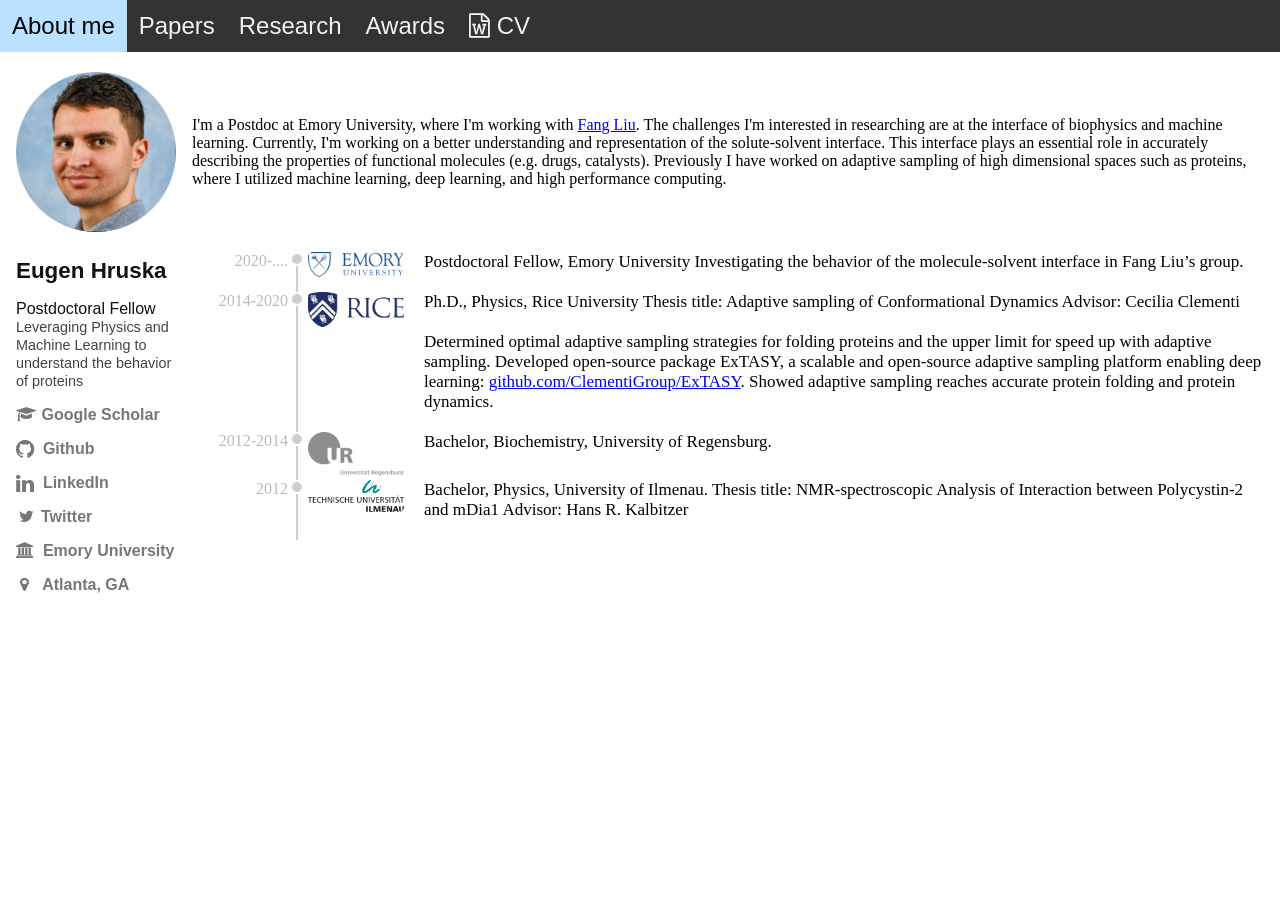
==== index.html @ 0b9abe51 "new research" ====
<!DOCTYPE html>
<html>

  <head>
    <title>Eugen Hruska</title>
    <meta name="author" content="Eugen Hruska">
    <meta name="description" content="Eugen Hruska Homepage" />
    <meta name="keywords" content="Eugen Hruska, protein, folding, Homepage, Website, molecular dynamics, machine learning, AI, deep learning, simulation, CV" />
    <meta http-equiv="content-type" content="text/html; charset=UTF-8" />
    <link rel="icon" href="assets/favicon.ico" />
    <link rel="stylesheet" type="text/css" href="styles.css">
    <link rel="stylesheet" href="https://cdnjs.cloudflare.com/ajax/libs/font-awesome/4.7.0/css/font-awesome.min.css">
        <script>var clicky_site_ids = clicky_site_ids || []; clicky_site_ids.push(101224058);</script>
    <script>
    (function(h,o,t,j,a,r){
        h.hj=h.hj||function(){(h.hj.q=h.hj.q||[]).push(arguments)};
        h._hjSettings={hjid:1594547,hjsv:6};
        a=o.getElementsByTagName('head')[0];
        r=o.createElement('script');r.async=1;
        r.src=t+h._hjSettings.hjid+j+h._hjSettings.hjsv;
        a.appendChild(r);
    })(window,document,'https://static.hotjar.com/c/hotjar-','.js?sv=');
    </script>
    <script async src="//static.getclicky.com/js"></script>
      <!-- Matomo -->
    <script type="text/javascript">
      var _paq = window._paq || [];
      _paq.push(['trackPageView']);
      _paq.push(['enableLinkTracking']);
      (function() {
        var u="https://rice.matomo.cloud/";
        _paq.push(['setTrackerUrl', u+'matomo.php']);
        _paq.push(['setSiteId', '1']);
        var d=document, g=d.createElement('script'), s=d.getElementsByTagName('script')[0];
        g.type='text/javascript'; g.async=true; g.defer=true; g.src='//cdn.matomo.cloud/rice.matomo.cloud/matomo.js'; s.parentNode.insertBefore(g,s);
      })();
    </script>
  </head>

<body>

    <div class="navbar">
      <a href="index.html" class="active">About me</a>
      <a href="papers.html">Papers</a>
      <a href="research.html">Research</a>
      <a href="awards.html">Awards</a>
      <a href="cv.html"> <i class="fa fa-file-word-o"></i> CV</a>
    </div>

    <div class="sidebar">
      <!--<img src="https://plchldr.co/i/150x150" alt="plchldr.co" class="rounded">-->
      <img id="portrait" src="assets/profile.jpg"  alt="profile" width="150" class="rounded">
      <p class="bold"> <h1>Eugen Hruska</h1></p>
      <p class="small">Postdoctoral Fellow
        <span>Leveraging Physics and Machine Learning to understand the behavior of proteins</span></p>
      <p><a href="https://scholar.google.com/citations?user=Rq6m2UIAAAAJ"> <i class="fa fa-mortar-board"></i>&nbsp;Google Scholar</a></p>
      <p><a href="https://github.com/euhruska"> <i class="fa fa-lg fa-github"></i>  &nbsp;Github</a></p>
      <p><a href="https://www.linkedin.com/in/eugen-hruska/"> <i class="fa fa-lg fa-linkedin"></i> &nbsp;LinkedIn</a></p>
      <p><a href="https://twitter.com/HruskaEugen"> <i class="fa fa-fw fa-twitter"></i>&nbsp;Twitter</a></p>
      <p><a href="https://flgroup.emorychem.science/people/"> <i class="fa fa-institution"></i> &nbsp;Emory University</a></p>
      <p><a href="https://www.google.com/maps/place/Emory+University/@33.7971412,-84.324434,17z/data=!3m1!4b1!4m5!3m4!1s0x88f506f7808a4f1d:0x58d57a6237dd9c55!8m2!3d33.7971368!4d-84.32224">&nbsp;<i class="fa fa-map-marker"></i> &nbsp;&nbsp;Atlanta, GA</a></p>
    </div>
    <div class="main">
      <br><br>
      <p>I'm a Postdoc at Emory University, where I'm working with <a href="https://flgroup.emorychem.science/people/">Fang Liu</a>. The challenges I'm interested in researching are at the interface of biophysics and machine learning. Currently, I'm working on a better understanding and representation of the solute-solvent interface. This interface plays an essential role in accurately describing the properties of functional molecules (e.g. drugs, catalysts). Previously I have worked on adaptive sampling of high dimensional spaces such as proteins, where I utilized machine learning, deep learning, and high performance computing.  </div>
    </div>
         <div class="main">
          <div class="entry row">
        <div class="timespan">
          2020-....
        </div>
        <div class="ico">
          <div class="entry-dot"></div>
          <img src="assets/Uemory2.png" />
        </div>
        <div class="desc">
          Postdoctoral Fellow, Emory University
          Investigating the behavior of the molecule-solvent interface in Fang Liu’s group.
        </div>
      </div>

      <div class="entry row">
        <div class="timespan">
          2014-2020
        </div>
        <div class="ico">
          <div class="entry-dot"></div>
          <img src="assets/URice.png" />
        </div>
        <div class="desc" id="lin">
          Ph.D., Physics, Rice University
          Thesis title: Adaptive sampling of Conformational Dynamics
          Advisor: Cecilia Clementi
          <br><br>
          Determined optimal adaptive sampling strategies for folding proteins and the
          upper limit for speed up with adaptive sampling. Developed open-source package ExTASY, a scalable and open-source adaptive sampling platform enabling
          deep learning: <a href="github.com/ClementiGroup/ExTASY" >github.com/ClementiGroup/ExTASY</a>. Showed adaptive sampling
          reaches accurate protein folding and protein dynamics.

          
        </div>
      </div>

      <div class="entry row">
        <div class="timespan">
          2012-2014
        </div>
        <div class="ico">
          <div class="entry-dot"></div>
          <img src="assets/URegensburg.png"/>
        </div>
        <div class="desc">
          Bachelor, Biochemistry, University of Regensburg. 
      </div>
      </div>
      
      <div class="entry row">
        <div class="timespan">
          2012
        </div>
        <div class="ico">
          <div class="entry-dot"></div>
          <img src="assets/TUIlmenau.png"/>
        </div>
        <div class="desc">
          Bachelor, Physics, University of Ilmenau. Thesis title: NMR-spectroscopic Analysis of Interaction between Polycystin-2 and mDia1 Advisor: Hans R. Kalbitzer
        </div>
      </div>
    </div>
    

  
 


      
  </body>


</html>
---- styles.css ----
body {
  margin: auto;
  padding: 0px;
  /*margin-left: 0px;*/
  padding-left: 0px;
  padding-top: 0px;
  /*left: 0px;*/
    /*overflow: hidden;*/
}

/* The navigation bar */

.navbar {
  overflow: hidden;
  /*padding: 0px/* 60px;*/
  font-size: 1.5em;
  font-family: Helvetica;
  /*Arial, Helvetica, sans-serif;*/
  background-color: #333;
  position: fixed;
  /* Set the navbar to fixed position */
  top: 0;
  /* Position the navbar at the top of the page */
  width: 100%;
  /* Full width */
  text-align: center;
}

/* Links inside the navbar */

.navbar a {
  float: left;
  color: #f2f2f2;
  text-align: center;
  padding: 0.5em 0.5em;
  text-decoration: none;
}

/* Change background on mouse-over */

.navbar a:hover {
  background: #ddd;
  color: black;

}

h1 {
  font-weight: bold;
  font-size: 1.4em;
  color: #111111;
}

.navbar a.active {
  background: #bae1ff;
  color: black;
}


/* Style links on mouse-over */

.sidebar a:hover {
  color: #444444;
  font-size: 1em
}

.sidebar p.bold {
  font-weight: bold;
  font-size: 1.4em;
  color: #111111;
}

.sidebar p.small {
  /*font-weight: bold;*/
  font-size: 1em;
  color: #111111;
}

.sidebar span {
  /*font-weight: bold;*/
  font-size: 0.9em;
  color: #444444;
}

.sidebar a {
  font-weight: bold;
  /*color: #fb3f00;*/
  color: #777777;
  text-decoration: none;
}

.sidebar p.link {
  color: #fb3f00;
  text-decoration: none;
}
#lin a.link {
  color: #fb3f00;
  text-decoration: none;
}
/* Main content */


.top-buffer { margin-top: 40px; }
.year { margin-top: 30px; margin-bottom: 10px; }
.bottom-buffer { margin-bottom: 40px; }

#pubs lili { margin: 15px 0px; }

.rounded {
  border-radius: 50%;
}

#ref{}
.resi {

  height: auto;
  max-width: 100%;
}
.resi2 {
    width:600px;
    height: 600px;

}
.resi3 {
    width:30vw;
    height:30vw;
    margin: 0 0 0 0;
}
.resi4 {
    width:30vw;
    height:30vw;
      margin-left: auto;
  margin-right: auto;
  display: inline-block;
}
.resi5 {
    width:20em;
    height:20em;
      margin-left: auto;
  margin-right: auto;
  display: inline-block;
}
.resi6 {  
  width:250px; height:250px; margin:0 auto;
}

.cent{
  display: block;
  text-align: center;
}
.cent2{
  display: block;
  text-align: center;
  margin: 0 0 0 0;
}


.main {
  /* margin-top: 300px;  Add a top margin to avoid content overlay */
  /* top right bottom left*/
  
  font-size: 1em;
}
    
.sidebar {
  /*height: 100%;*/
  font-family: Helvetica;
  /*z-index: 1;*/;
  background-color: #ffffff;
  /*overflow-x: hidden;*/
  padding-left: 1em;
  padding-bottom: 1em;
  background: #fff;
  overflow: hidden;
  padding-right: 1em;
  text-decoration: none;
  font-size: 1em;
  color: #818181;
  /*line-height: 1.2em;*/
  
  /*display: block;*/
}


@media only screen and (max-width: 750px) {

.resi4 {
    width:40vw;
    height: 40vw;
}
  }
@media (min-width: 559px) and (max-width: 750px) {

  .sidebar {
    padding-top: 4em;
    /*max-width: 12em;*/
    width:50%;
    padding-left: 25%;
    overflow: visible;
    text-align: center;
    margin: auto;
    display: inline-block;
    justify-content: center;
  }
   .main{
    margin: 1em 1em 4em 1em;
   }
#portrait {
          width: 12em;
        }
        #rm {
  display: none;
}
#rmmain {
  padding-top: 2em;
}
  }

@media (max-width: 559px){

  .sidebar {
    padding-top: 8em;
    
    overflow: visible;
    text-align: center;
    margin: auto;
    display: inline-block;
  }
   .main{
    margin: 4em 1em 4em 1em;
   }
#portrait {
          width: 12em;
        }
        #rm {
  display: none;
}
#rmmain {
  padding-top: 3em;
}
  }



@media (min-width: 750px) {

  .sidebar {
    padding-top: 0.5em;
    overflow: visible;
    position: fixed;
    width: 10em;
  }
  .main{
    margin: 4em 1em 4em 12em;
  }

#portrait {
          width: 100%;
        }
  }



.row {
    display: grid;
    grid-template-columns: repeat(12, 1fr);
}
.timespan {
    grid-column: span 1;
    font-size: 1em;
    width: 6em;
    text-align: right;
    padding-right: 0.5em;
    color: #bbb;
}
.ico {
    grid-column: span 1;
    vertical-align: top;
    border-left: 2px solid #cfcfcf;
    position: relative;
    z-index: -1;

}
.ico img {
    border-radius: 5px;
    /*width: 100%;*/
    max-width: 6em;
    margin-left: 10px;
}
.desc {
    grid-column: span 10;
    vertical-align: top;
    font-size: 17px;
    padding-left: 20px;
    padding-bottom: 20px;
}
.entry {
}
.entry-dot {
    position: absolute;
    z-index: -1;
    top: 0px;
    left: -8px;
    width: 10px;
    height: 10px;
    border-radius: 7px;
    background-color: #cfcfcf;
    border: 2px solid white;
}
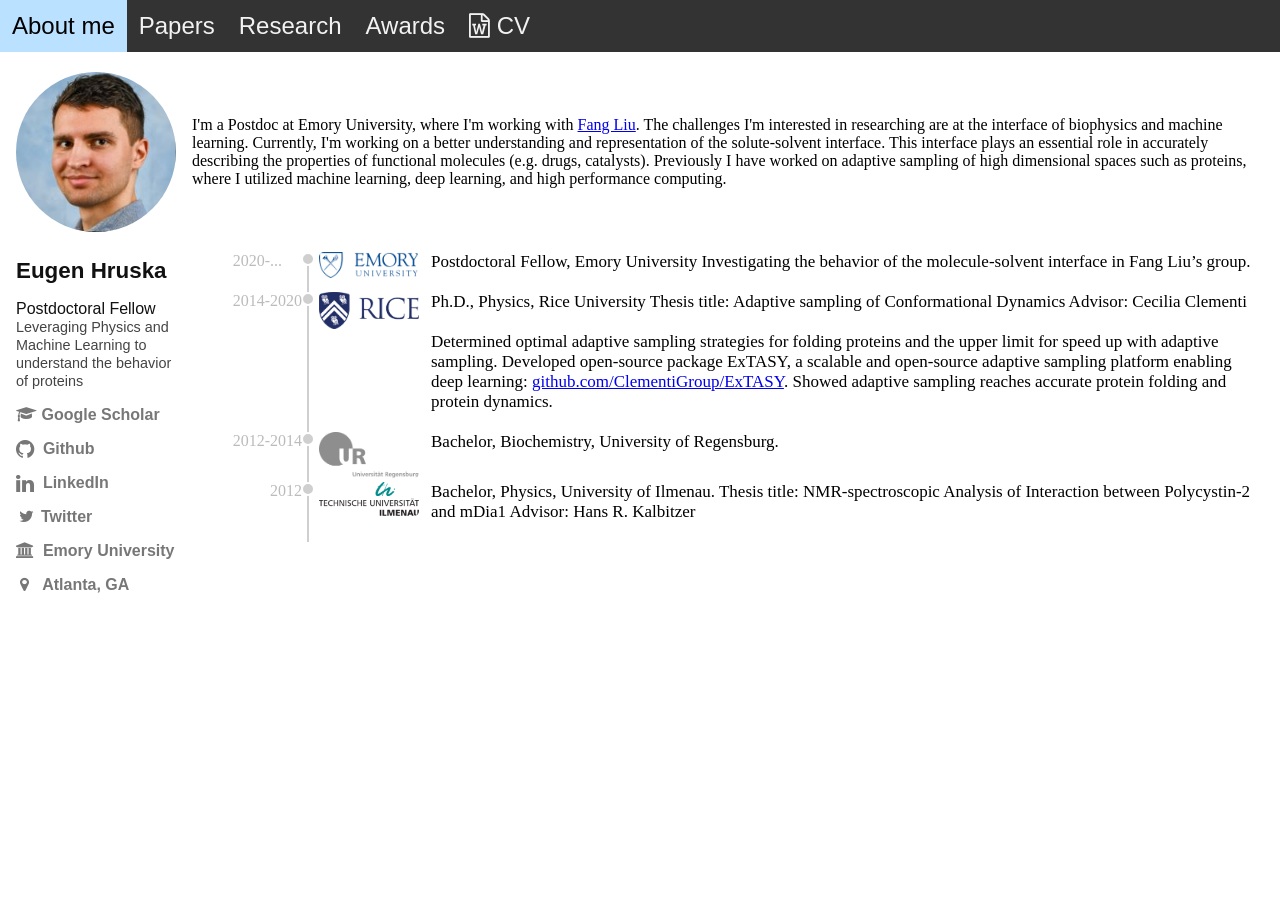
==== commit f0bac71a: "size fix" ====
--- a/index.html
+++ b/index.html
@@ -67,7 +67,7 @@
          <div class="main">
           <div class="entry row">
         <div class="timespan">
-          2020-....
+          2020-...&nbsp;&nbsp;&nbsp;&nbsp;&nbsp;
         </div>
         <div class="ico">
           <div class="entry-dot"></div>
--- a/styles.css
+++ b/styles.css
@@ -267,9 +267,9 @@
 .timespan {
     grid-column: span 1;
     font-size: 1em;
-    width: 6em;
+    width: 110px;
     text-align: right;
-    padding-right: 0.5em;
+    padding-right: 5px;
     color: #bbb;
 }
 .ico {
@@ -283,14 +283,15 @@
 .ico img {
     border-radius: 5px;
     /*width: 100%;*/
-    max-width: 6em;
+    max-width: 100px;
     margin-left: 10px;
+    margin-right: 10px;
 }
 .desc {
     grid-column: span 10;
     vertical-align: top;
     font-size: 17px;
-    padding-left: 20px;
+    padding-left: 2px;
     padding-bottom: 20px;
 }
 .entry {
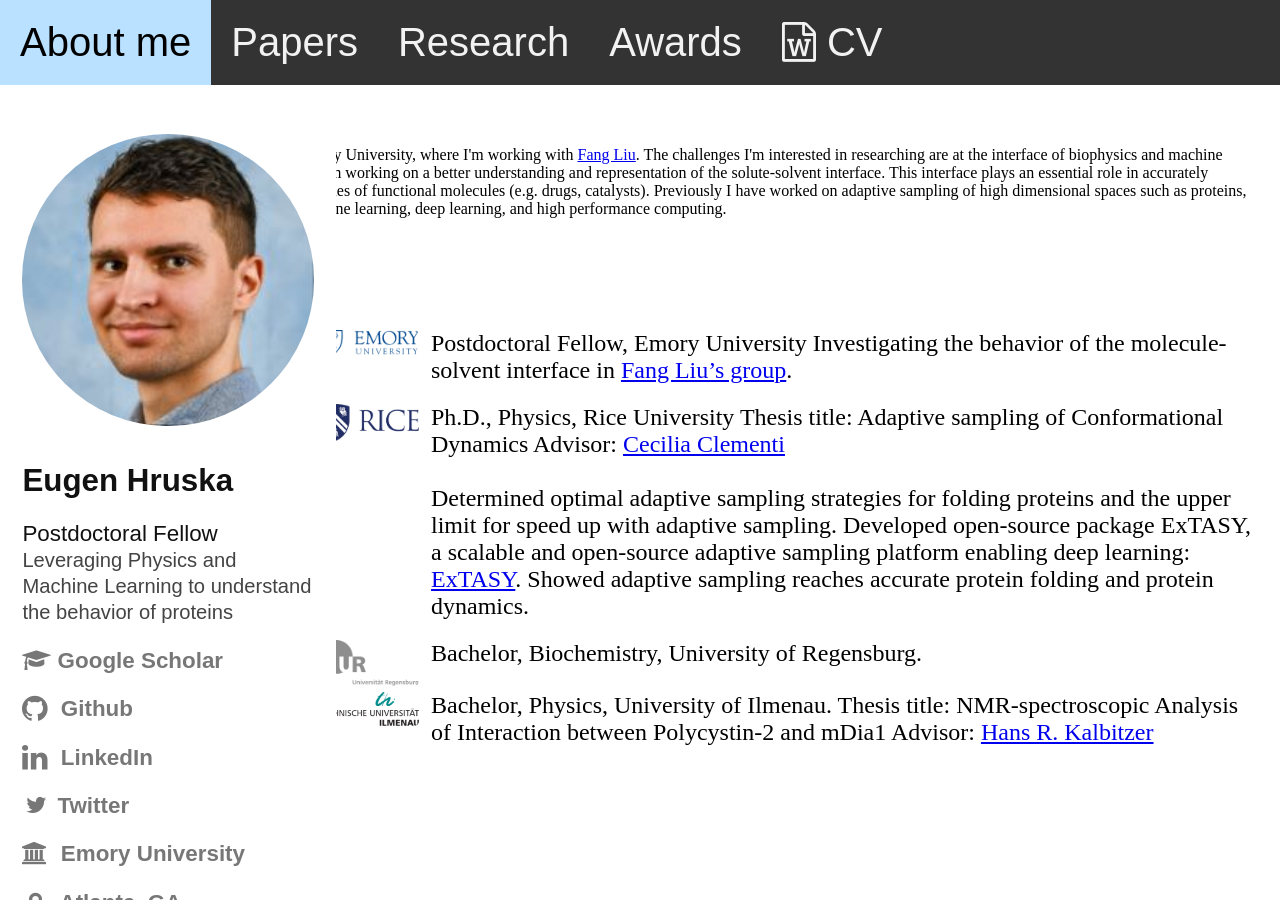
==== commit 54f9ad03: "format" ====
--- a/index.html
+++ b/index.html
@@ -9,30 +9,30 @@
     <meta http-equiv="content-type" content="text/html; charset=UTF-8" />
     <link rel="icon" href="assets/favicon.ico" />
     <link rel="stylesheet" type="text/css" href="styles.css">
-    <link rel="stylesheet" href="https://cdnjs.cloudflare.com/ajax/libs/font-awesome/4.7.0/css/font-awesome.min.css">
-        <script>var clicky_site_ids = clicky_site_ids || []; clicky_site_ids.push(101224058);</script>
+    <link rel="stylesheet" href="https://cdnjs.cloudflare.com/ajax/libs/font-awesome/4.7.0/css/font-awesome.min.css"> 
     <script>
-    (function(h,o,t,j,a,r){
-        h.hj=h.hj||function(){(h.hj.q=h.hj.q||[]).push(arguments)};
-        h._hjSettings={hjid:1594547,hjsv:6};
-        a=o.getElementsByTagName('head')[0];
-        r=o.createElement('script');r.async=1;
-        r.src=t+h._hjSettings.hjid+j+h._hjSettings.hjsv;
-        a.appendChild(r);
-    })(window,document,'https://static.hotjar.com/c/hotjar-','.js?sv=');
+        (function(h,o,t,j,a,r){
+            h.hj=h.hj||function(){(h.hj.q=h.hj.q||[]).push(arguments)};
+            h._hjSettings={hjid:2025862,hjsv:6};
+            a=o.getElementsByTagName('head')[0];
+            r=o.createElement('script');r.async=1;
+            r.src=t+h._hjSettings.hjid+j+h._hjSettings.hjsv;
+            a.appendChild(r);
+        })(window,document,'https://static.hotjar.com/c/hotjar-','.js?sv=');
     </script>
+    <script>var clicky_site_ids = clicky_site_ids || []; clicky_site_ids.push(101280971);</script>
     <script async src="//static.getclicky.com/js"></script>
-      <!-- Matomo -->
     <script type="text/javascript">
-      var _paq = window._paq || [];
+      var _paq = window._paq = window._paq || [];
+      /* tracker methods like "setCustomDimension" should be called before "trackPageView" */
       _paq.push(['trackPageView']);
       _paq.push(['enableLinkTracking']);
       (function() {
-        var u="https://rice.matomo.cloud/";
+        var u="https://euhruska.matomo.cloud/";
         _paq.push(['setTrackerUrl', u+'matomo.php']);
         _paq.push(['setSiteId', '1']);
         var d=document, g=d.createElement('script'), s=d.getElementsByTagName('script')[0];
-        g.type='text/javascript'; g.async=true; g.defer=true; g.src='//cdn.matomo.cloud/rice.matomo.cloud/matomo.js'; s.parentNode.insertBefore(g,s);
+        g.type='text/javascript'; g.async=true; g.src='//cdn.matomo.cloud/euhruska.matomo.cloud/matomo.js'; s.parentNode.insertBefore(g,s);
       })();
     </script>
   </head>
@@ -61,8 +61,8 @@
       <p><a href="https://www.google.com/maps/place/Emory+University/@33.7971412,-84.324434,17z/data=!3m1!4b1!4m5!3m4!1s0x88f506f7808a4f1d:0x58d57a6237dd9c55!8m2!3d33.7971368!4d-84.32224">&nbsp;<i class="fa fa-map-marker"></i> &nbsp;&nbsp;Atlanta, GA</a></p>
     </div>
     <div class="main">
-      <br><br>
-      <p>I'm a Postdoc at Emory University, where I'm working with <a href="https://flgroup.emorychem.science/people/">Fang Liu</a>. The challenges I'm interested in researching are at the interface of biophysics and machine learning. Currently, I'm working on a better understanding and representation of the solute-solvent interface. This interface plays an essential role in accurately describing the properties of functional molecules (e.g. drugs, catalysts). Previously I have worked on adaptive sampling of high dimensional spaces such as proteins, where I utilized machine learning, deep learning, and high performance computing.  </div>
+      <br>
+      <p>I'm a Postdoc at Emory University, where I'm working with <a href="https://flgroup.emorychem.science/people/">Fang Liu</a>. The challenges I'm interested in researching are at the interface of biophysics and machine learning. Currently, I'm working on a better understanding and representation of the solute-solvent interface. This interface plays an essential role in accurately describing the properties of functional molecules (e.g. drugs, catalysts). Previously I have worked on adaptive sampling of high dimensional spaces such as proteins, where I utilized machine learning, deep learning, and high performance computing. 
     </div>
          <div class="main">
           <div class="entry row">
@@ -75,7 +75,7 @@
         </div>
         <div class="desc">
           Postdoctoral Fellow, Emory University
-          Investigating the behavior of the molecule-solvent interface in Fang Liu’s group.
+          Investigating the behavior of the molecule-solvent interface in <a href="https://flgroup.emorychem.science/" >Fang Liu’s group</a>.
         </div>
       </div>
 
@@ -90,11 +90,11 @@
         <div class="desc" id="lin">
           Ph.D., Physics, Rice University
           Thesis title: Adaptive sampling of Conformational Dynamics
-          Advisor: Cecilia Clementi
+          Advisor: <a href="http://clementiresearch.rice.edu/" >Cecilia Clementi</a>
           <br><br>
           Determined optimal adaptive sampling strategies for folding proteins and the
           upper limit for speed up with adaptive sampling. Developed open-source package ExTASY, a scalable and open-source adaptive sampling platform enabling
-          deep learning: <a href="github.com/ClementiGroup/ExTASY" >github.com/ClementiGroup/ExTASY</a>. Showed adaptive sampling
+          deep learning: <a href="https://github.com/ClementiGroup/ExTASY" >ExTASY</a>. Showed adaptive sampling
           reaches accurate protein folding and protein dynamics.
 
           
@@ -123,7 +123,7 @@
           <img src="assets/TUIlmenau.png"/>
         </div>
         <div class="desc">
-          Bachelor, Physics, University of Ilmenau. Thesis title: NMR-spectroscopic Analysis of Interaction between Polycystin-2 and mDia1 Advisor: Hans R. Kalbitzer
+          Bachelor, Physics, University of Ilmenau. Thesis title: NMR-spectroscopic Analysis of Interaction between Polycystin-2 and mDia1 Advisor: <a href="https://www.uni-regensburg.de/biologie-vorklinische-medizin/biophysik-1/hans-robert-kalbitzer/">Hans R. Kalbitzer </a>
         </div>
       </div>
     </div>
--- a/styles.css
+++ b/styles.css
@@ -13,7 +13,7 @@
 .navbar {
   overflow: hidden;
   /*padding: 0px/* 60px;*/
-  font-size: 1.5em;
+  font-size: 2.5em;
   font-family: Helvetica;
   /*Arial, Helvetica, sans-serif;*/
   background-color: #333;
@@ -60,7 +60,7 @@
 
 .sidebar a:hover {
   color: #444444;
-  font-size: 1em
+  font-size: 1.4em
 }
 
 .sidebar p.bold {
@@ -109,7 +109,6 @@
   border-radius: 50%;
 }
 
-#ref{}
 .resi {
 
   height: auto;
@@ -126,8 +125,6 @@
     margin: 0 0 0 0;
 }
 .resi4 {
-    width:30vw;
-    height:30vw;
       margin-left: auto;
   margin-right: auto;
   display: inline-block;
@@ -173,7 +170,7 @@
   overflow: hidden;
   padding-right: 1em;
   text-decoration: none;
-  font-size: 1em;
+  font-size: 1.4em;
   color: #818181;
   /*line-height: 1.2em;*/
   
@@ -181,14 +178,8 @@
 }
 
 
-@media only screen and (max-width: 750px) {
-
-.resi4 {
-    width:40vw;
-    height: 40vw;
-}
-  }
-@media (min-width: 559px) and (max-width: 750px) {
+
+@media (min-width: 34em) and (max-width: 70em) {
 
   .sidebar {
     padding-top: 4em;
@@ -200,6 +191,36 @@
     margin: auto;
     display: inline-block;
     justify-content: center;
+    margin-top: 4em;
+  }
+   .main{
+    margin: 1em 1em 1em 1em;
+   }
+#portrait {
+          width: 12em;
+        }
+        #rm {
+  display: none;
+}
+#rmmain {
+  padding-top: 4em;
+}
+.resi4 {
+    width:50em;
+    height: 50em;
+}
+  }
+
+@media (max-width: 34em){
+
+  .sidebar {
+    padding-top: 1em;
+    
+    overflow: visible;
+    text-align: center;
+    margin: auto;
+    display: inline-block;
+    margin-top: 8em;
   }
    .main{
     margin: 1em 1em 4em 1em;
@@ -211,51 +232,36 @@
   display: none;
 }
 #rmmain {
-  padding-top: 2em;
-}
-  }
-
-@media (max-width: 559px){
+  padding-top: 3em;
+}
+.resi4 {
+    width:30em;
+    height: 30em;
+}
+
+  }
+
+
+
+@media (min-width: 70em) {
 
   .sidebar {
-    padding-top: 8em;
-    
-    overflow: visible;
-    text-align: center;
-    margin: auto;
-    display: inline-block;
-  }
-   .main{
-    margin: 4em 1em 4em 1em;
-   }
-#portrait {
-          width: 12em;
-        }
-        #rm {
-  display: none;
-}
-#rmmain {
-  padding-top: 3em;
-}
-  }
-
-
-
-@media (min-width: 750px) {
-
-  .sidebar {
-    padding-top: 0.5em;
+    padding-top: 1em;
     overflow: visible;
     position: fixed;
-    width: 10em;
+    width: 13em;
   }
   .main{
-    margin: 4em 1em 4em 12em;
+    margin: 7em 1em 4em 12em;
   }
 
 #portrait {
           width: 100%;
         }
+.resi4 {
+    width:40em;
+    height: 40em;
+}
   }
 
 
@@ -290,11 +296,12 @@
 .desc {
     grid-column: span 10;
     vertical-align: top;
-    font-size: 17px;
+    font-size: 1em;
     padding-left: 2px;
     padding-bottom: 20px;
 }
-.entry {
+.entry { 
+  font-size: 1.5em;
 }
 .entry-dot {
     position: absolute;
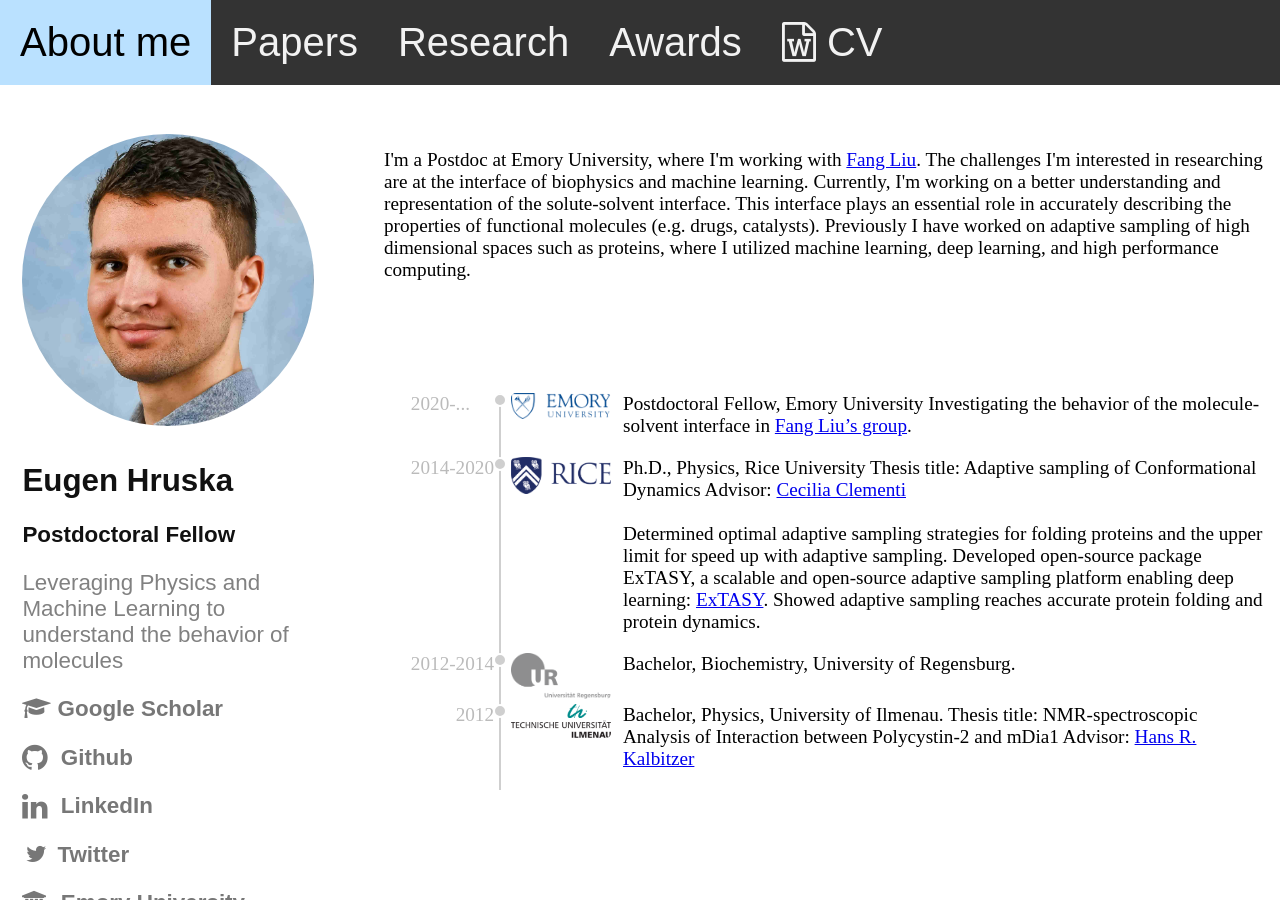
==== commit 5759756a: "new paper" ====
--- a/index.html
+++ b/index.html
@@ -51,8 +51,8 @@
       <!--<img src="https://plchldr.co/i/150x150" alt="plchldr.co" class="rounded">-->
       <img id="portrait" src="assets/profile.jpg"  alt="profile" width="150" class="rounded">
       <p class="bold"> <h1>Eugen Hruska</h1></p>
-      <p class="small">Postdoctoral Fellow
-        <span>Leveraging Physics and Machine Learning to understand the behavior of proteins</span></p>
+      <p class="small"><b>Postdoctoral Fellow</b></p>
+        <p>Leveraging Physics and Machine Learning to understand the behavior of molecules</p>
       <p><a href="https://scholar.google.com/citations?user=Rq6m2UIAAAAJ"> <i class="fa fa-mortar-board"></i>&nbsp;Google Scholar</a></p>
       <p><a href="https://github.com/euhruska"> <i class="fa fa-lg fa-github"></i>  &nbsp;Github</a></p>
       <p><a href="https://www.linkedin.com/in/eugen-hruska/"> <i class="fa fa-lg fa-linkedin"></i> &nbsp;LinkedIn</a></p>
@@ -62,7 +62,7 @@
     </div>
     <div class="main">
       <br>
-      <p>I'm a Postdoc at Emory University, where I'm working with <a href="https://flgroup.emorychem.science/people/">Fang Liu</a>. The challenges I'm interested in researching are at the interface of biophysics and machine learning. Currently, I'm working on a better understanding and representation of the solute-solvent interface. This interface plays an essential role in accurately describing the properties of functional molecules (e.g. drugs, catalysts). Previously I have worked on adaptive sampling of high dimensional spaces such as proteins, where I utilized machine learning, deep learning, and high performance computing. 
+      <p style="font-size:1.2em">I'm a Postdoc at Emory University, where I'm working with <a href="https://flgroup.emorychem.science/people/">Fang Liu</a>. The challenges I'm interested in researching are at the interface of biophysics and machine learning. Currently, I'm working on a better understanding and representation of the solute-solvent interface. This interface plays an essential role in accurately describing the properties of functional molecules (e.g. drugs, catalysts). Previously I have worked on adaptive sampling of high dimensional spaces such as proteins, where I utilized machine learning, deep learning, and high performance computing. 
     </div>
          <div class="main">
           <div class="entry row">
--- a/styles.css
+++ b/styles.css
@@ -206,8 +206,8 @@
   padding-top: 4em;
 }
 .resi4 {
-    width:50em;
-    height: 50em;
+    width:50vw;
+    height: 50vw;
 }
   }
 
@@ -235,8 +235,8 @@
   padding-top: 3em;
 }
 .resi4 {
-    width:30em;
-    height: 30em;
+    width: 50vw;
+    height: 50vw;
 }
 
   }
@@ -252,15 +252,15 @@
     width: 13em;
   }
   .main{
-    margin: 7em 1em 4em 12em;
+    margin: 7em 1em 4em 24em;
   }
 
 #portrait {
           width: 100%;
         }
 .resi4 {
-    width:40em;
-    height: 40em;
+    width:50vw;
+    height: 50vw;
 }
   }
 
@@ -301,7 +301,7 @@
     padding-bottom: 20px;
 }
 .entry { 
-  font-size: 1.5em;
+  font-size: 1.2em;
 }
 .entry-dot {
     position: absolute;
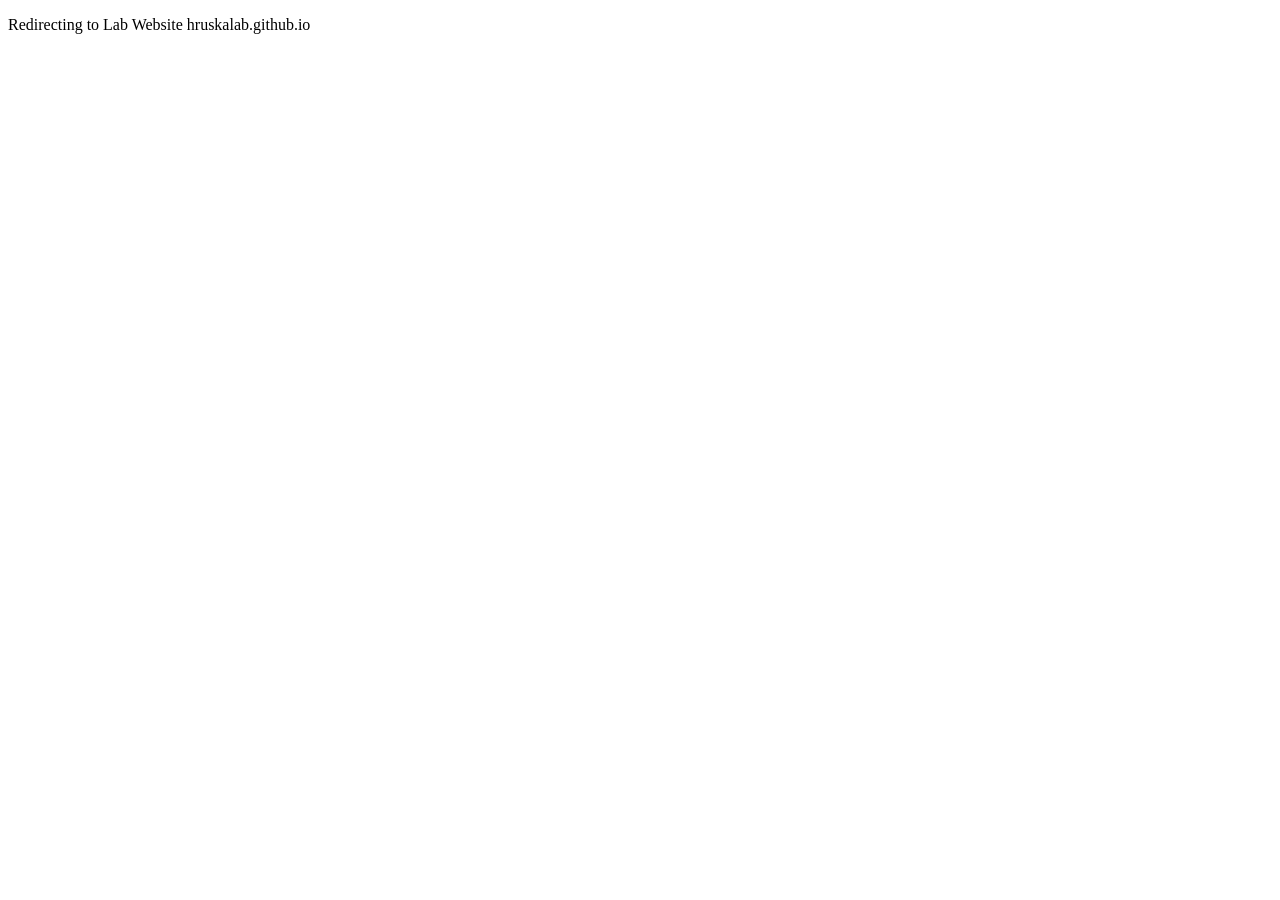
==== commit ed92b587: "Create index.html" ====
--- a/index.html
+++ b/index.html
@@ -1,140 +1,10 @@
 <!DOCTYPE html>
 <html>
-
-  <head>
-    <title>Eugen Hruska</title>
-    <meta name="author" content="Eugen Hruska">
-    <meta name="description" content="Eugen Hruska Homepage" />
-    <meta name="keywords" content="Eugen Hruska, protein, folding, Homepage, Website, molecular dynamics, machine learning, AI, deep learning, simulation, CV" />
-    <meta http-equiv="content-type" content="text/html; charset=UTF-8" />
-    <link rel="icon" href="assets/favicon.ico" />
-    <link rel="stylesheet" type="text/css" href="styles.css">
-    <link rel="stylesheet" href="https://cdnjs.cloudflare.com/ajax/libs/font-awesome/4.7.0/css/font-awesome.min.css"> 
-    <script>
-        (function(h,o,t,j,a,r){
-            h.hj=h.hj||function(){(h.hj.q=h.hj.q||[]).push(arguments)};
-            h._hjSettings={hjid:2025862,hjsv:6};
-            a=o.getElementsByTagName('head')[0];
-            r=o.createElement('script');r.async=1;
-            r.src=t+h._hjSettings.hjid+j+h._hjSettings.hjsv;
-            a.appendChild(r);
-        })(window,document,'https://static.hotjar.com/c/hotjar-','.js?sv=');
-    </script>
-    <script>var clicky_site_ids = clicky_site_ids || []; clicky_site_ids.push(101280971);</script>
-    <script async src="//static.getclicky.com/js"></script>
-    <script type="text/javascript">
-      var _paq = window._paq = window._paq || [];
-      /* tracker methods like "setCustomDimension" should be called before "trackPageView" */
-      _paq.push(['trackPageView']);
-      _paq.push(['enableLinkTracking']);
-      (function() {
-        var u="https://euhruska.matomo.cloud/";
-        _paq.push(['setTrackerUrl', u+'matomo.php']);
-        _paq.push(['setSiteId', '1']);
-        var d=document, g=d.createElement('script'), s=d.getElementsByTagName('script')[0];
-        g.type='text/javascript'; g.async=true; g.src='//cdn.matomo.cloud/euhruska.matomo.cloud/matomo.js'; s.parentNode.insertBefore(g,s);
-      })();
-    </script>
-  </head>
-
-<body>
-
-    <div class="navbar">
-      <a href="index.html" class="active">About me</a>
-      <a href="papers.html">Papers</a>
-      <a href="research.html">Research</a>
-      <a href="awards.html">Awards</a>
-      <a href="cv.html"> <i class="fa fa-file-word-o"></i> CV</a>
-    </div>
-
-    <div class="sidebar">
-      <!--<img src="https://plchldr.co/i/150x150" alt="plchldr.co" class="rounded">-->
-      <img id="portrait" src="assets/profile.jpg"  alt="profile" width="150" class="rounded">
-      <p class="bold"> <h1>Eugen Hruska</h1></p>
-      <p class="small"><b>Postdoctoral Fellow</b></p>
-        <p>Leveraging Physics and Machine Learning to understand the behavior of molecules</p>
-      <p><a href="https://scholar.google.com/citations?user=Rq6m2UIAAAAJ"> <i class="fa fa-mortar-board"></i>&nbsp;Google Scholar</a></p>
-      <p><a href="https://github.com/euhruska"> <i class="fa fa-lg fa-github"></i>  &nbsp;Github</a></p>
-      <p><a href="https://www.linkedin.com/in/eugen-hruska/"> <i class="fa fa-lg fa-linkedin"></i> &nbsp;LinkedIn</a></p>
-      <p><a href="https://twitter.com/HruskaEugen"> <i class="fa fa-fw fa-twitter"></i>&nbsp;Twitter</a></p>
-      <p><a href="https://flgroup.emorychem.science/people/"> <i class="fa fa-institution"></i> &nbsp;Emory University</a></p>
-      <p><a href="https://www.google.com/maps/place/Emory+University/@33.7971412,-84.324434,17z/data=!3m1!4b1!4m5!3m4!1s0x88f506f7808a4f1d:0x58d57a6237dd9c55!8m2!3d33.7971368!4d-84.32224">&nbsp;<i class="fa fa-map-marker"></i> &nbsp;&nbsp;Atlanta, GA</a></p>
-    </div>
-    <div class="main">
-      <br>
-      <p style="font-size:1.2em">I'm a Postdoc at Emory University, where I'm working with <a href="https://flgroup.emorychem.science/people/">Fang Liu</a>. The challenges I'm interested in researching are at the interface of biophysics and machine learning. Currently, I'm working on a better understanding and representation of the solute-solvent interface. This interface plays an essential role in accurately describing the properties of functional molecules (e.g. drugs, catalysts). Previously I have worked on adaptive sampling of high dimensional spaces such as proteins, where I utilized machine learning, deep learning, and high performance computing. 
-    </div>
-         <div class="main">
-          <div class="entry row">
-        <div class="timespan">
-          2020-...&nbsp;&nbsp;&nbsp;&nbsp;&nbsp;
-        </div>
-        <div class="ico">
-          <div class="entry-dot"></div>
-          <img src="assets/Uemory2.png" />
-        </div>
-        <div class="desc">
-          Postdoctoral Fellow, Emory University
-          Investigating the behavior of the molecule-solvent interface in <a href="https://flgroup.emorychem.science/" >Fang Liu’s group</a>.
-        </div>
-      </div>
-
-      <div class="entry row">
-        <div class="timespan">
-          2014-2020
-        </div>
-        <div class="ico">
-          <div class="entry-dot"></div>
-          <img src="assets/URice.png" />
-        </div>
-        <div class="desc" id="lin">
-          Ph.D., Physics, Rice University
-          Thesis title: Adaptive sampling of Conformational Dynamics
-          Advisor: <a href="http://clementiresearch.rice.edu/" >Cecilia Clementi</a>
-          <br><br>
-          Determined optimal adaptive sampling strategies for folding proteins and the
-          upper limit for speed up with adaptive sampling. Developed open-source package ExTASY, a scalable and open-source adaptive sampling platform enabling
-          deep learning: <a href="https://github.com/ClementiGroup/ExTASY" >ExTASY</a>. Showed adaptive sampling
-          reaches accurate protein folding and protein dynamics.
-
-          
-        </div>
-      </div>
-
-      <div class="entry row">
-        <div class="timespan">
-          2012-2014
-        </div>
-        <div class="ico">
-          <div class="entry-dot"></div>
-          <img src="assets/URegensburg.png"/>
-        </div>
-        <div class="desc">
-          Bachelor, Biochemistry, University of Regensburg. 
-      </div>
-      </div>
-      
-      <div class="entry row">
-        <div class="timespan">
-          2012
-        </div>
-        <div class="ico">
-          <div class="entry-dot"></div>
-          <img src="assets/TUIlmenau.png"/>
-        </div>
-        <div class="desc">
-          Bachelor, Physics, University of Ilmenau. Thesis title: NMR-spectroscopic Analysis of Interaction between Polycystin-2 and mDia1 Advisor: <a href="https://www.uni-regensburg.de/biologie-vorklinische-medizin/biophysik-1/hans-robert-kalbitzer/">Hans R. Kalbitzer </a>
-        </div>
-      </div>
-    </div>
-    
-
-  
- 
-
-
-      
-  </body>
-
-
+   <head>
+      <title>HTML Meta Tag</title>
+      <meta http-equiv = "refresh" content = "3; url = https://hruskalab.github.io" />
+   </head>
+   <body>
+      <p>Redirecting to Lab Website hruskalab.github.io</p>
+   </body>
 </html>
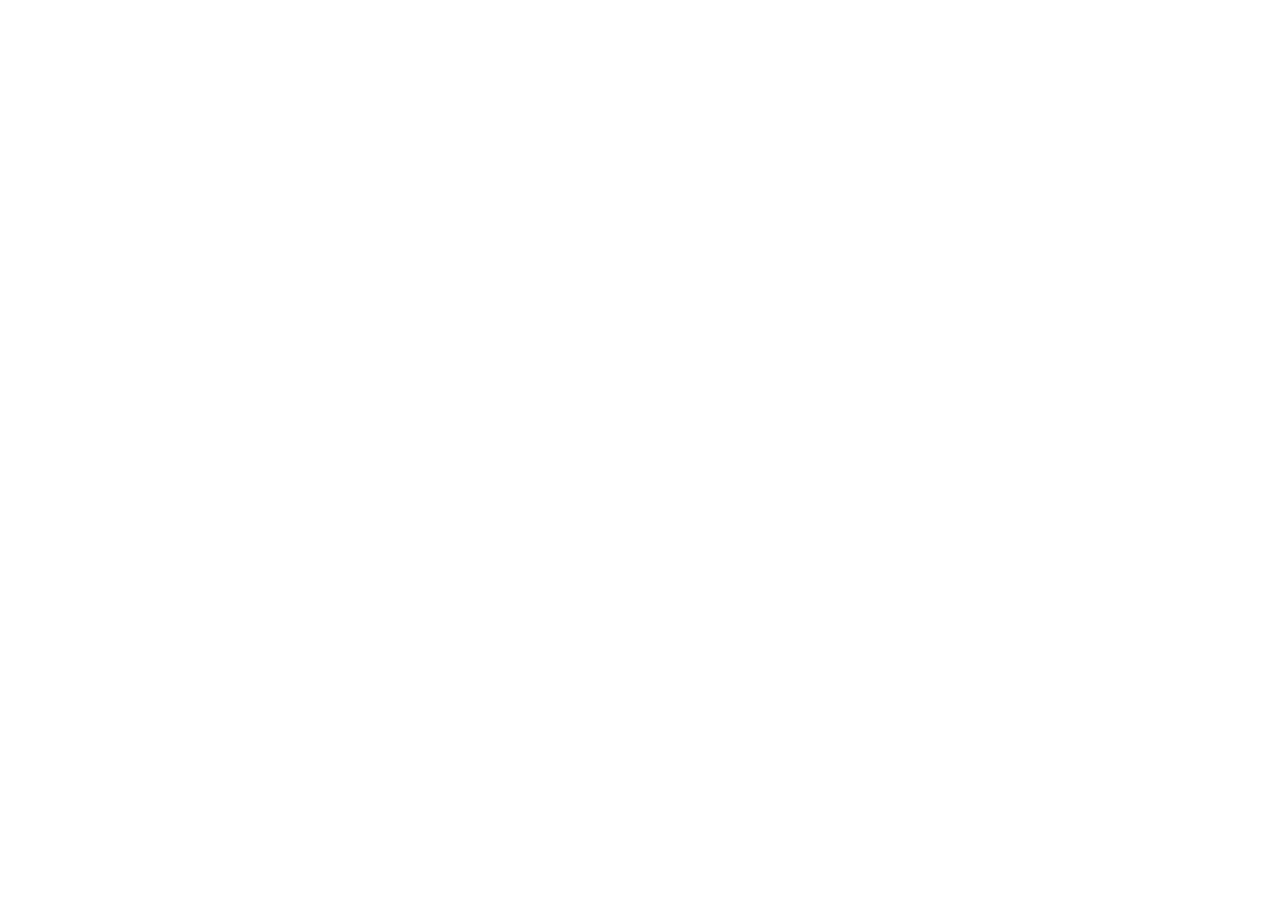
==== commit 008a4321: "Update index.html" ====
--- a/index.html
+++ b/index.html
@@ -2,7 +2,7 @@
 <html>
    <head>
       <title>HTML Meta Tag</title>
-      <meta http-equiv = "refresh" content = "3; url = https://hruskalab.github.io" />
+      <meta http-equiv = "refresh" content = "0; url = https://hruskalab.github.io" />
    </head>
    <body>
       <p>Redirecting to Lab Website hruskalab.github.io</p>
